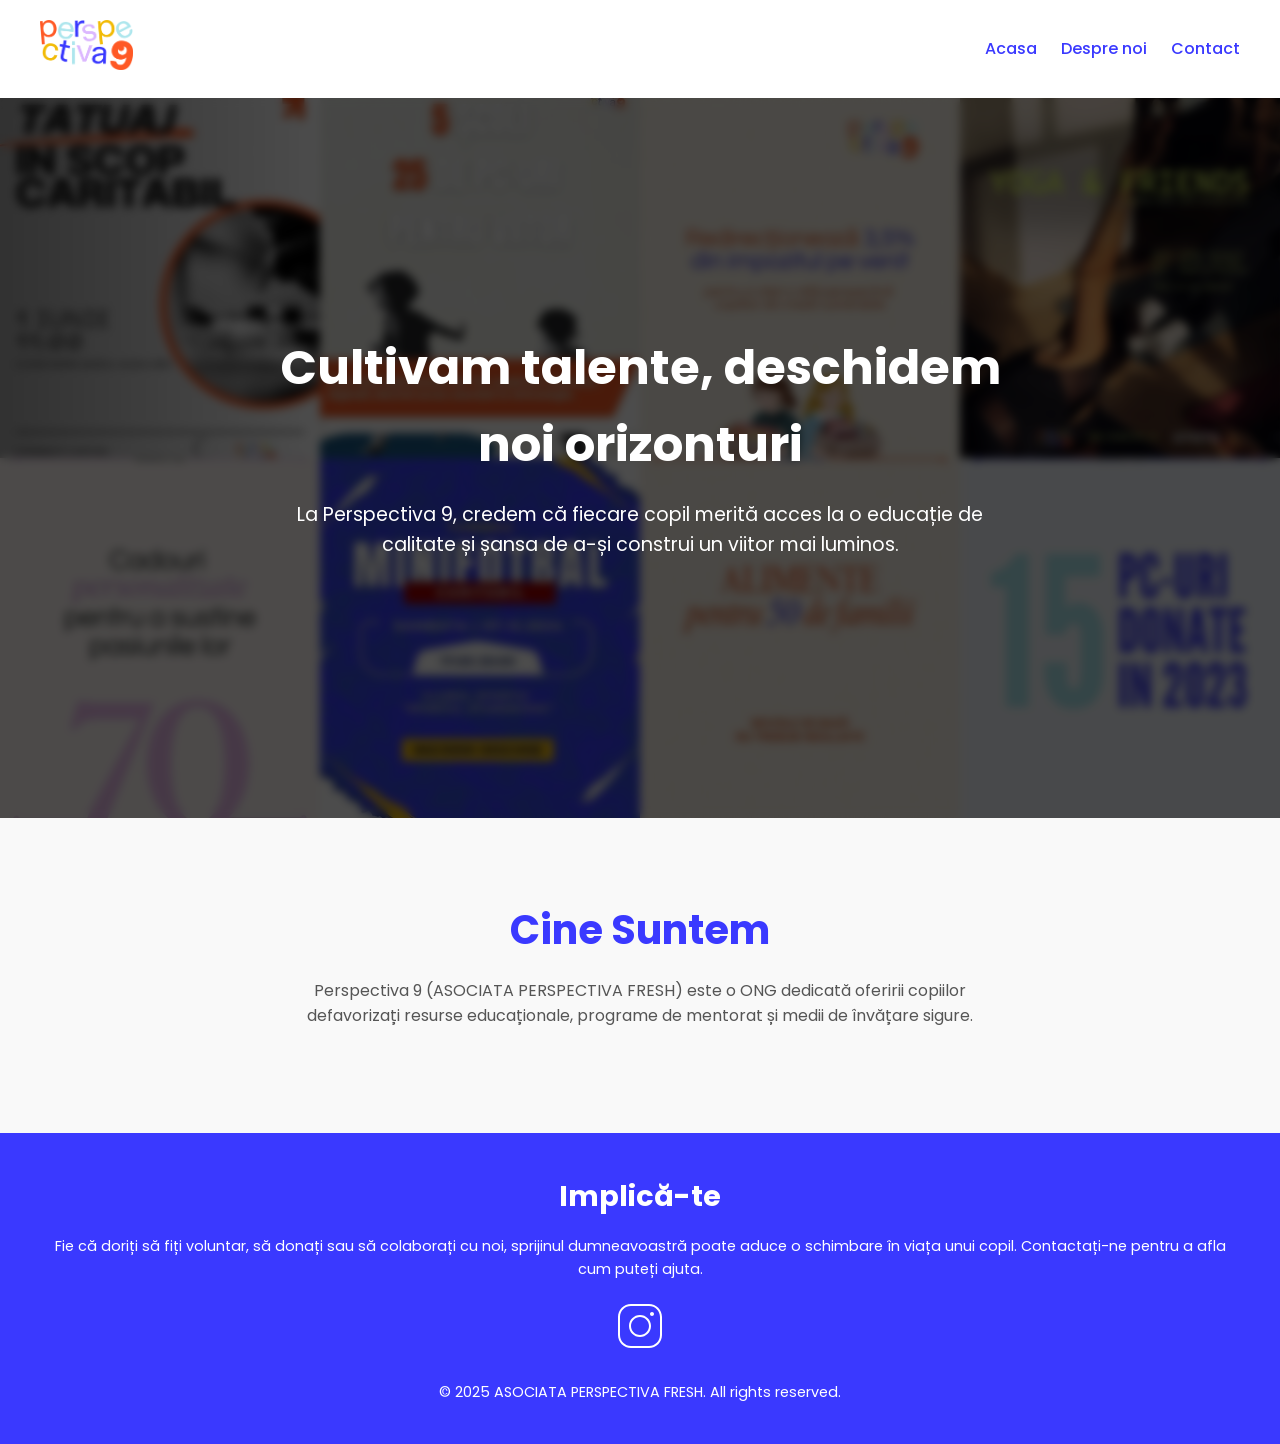
==== index.html @ 6d18da0d "feat: temp lp created" ====
<!DOCTYPE html>
<html lang="en">

<head>
    <meta charset="UTF-8" />
    <meta name="viewport" content="width=device-width, initial-scale=1.0" />
    <title>Perspectiva 9 - ASOCIATA PERSPECTIVA FRESH</title>

    <!-- Link to external CSS -->
    <link rel="stylesheet" href="styles.css" />
</head>

<body>
    <!-- ===== HEADER ===== -->
    <header>
        <div class="logo">
            <!-- Replace src with the path to your horizontal logo -->
            <a href="#hero">
                <img src="images/horizontal-logo.png" alt="Perspectiva 9 Logo" />
            </a>
        </div>
        <nav>
            <ul>
                <li><a href="#hero">Acasa</a></li>
                <li><a href="#about">Despre noi</a></li>
                <li><a href="#contact">Contact</a></li>
            </ul>
        </nav>
    </header>

    <!-- ===== HERO SECTION ===== -->
    <section class="hero" id="hero">
        <div class="hero-content">
            <h1>Cultivam talente, deschidem noi orizonturi</h1>
            <p>
                La Perspectiva 9, credem că fiecare copil merită acces la o educație de calitate și șansa de a-și
                construi un viitor mai luminos.
            </p>
            <!-- <button class="btn-primary">Alătură-te Misiunii Noastre</button> -->
        </div>
    </section>

    <!-- ===== ABOUT SECTION ===== -->
    <section class="about" id="about">
        <h2>Cine Suntem</h2>
        <p>
            Perspectiva 9 (ASOCIATA PERSPECTIVA FRESH) este o ONG dedicată oferirii copiilor defavorizați resurse educaționale, programe de mentorat
            și medii de învățare sigure.
        </p>
        <!-- <button class="btn-secondary">Află Mai Multe Despre Noi</button> -->
    </section>

    <!-- ===== FOOTER ===== -->
    <footer id="contact">
        <h2>Implică-te</h2>
        <p>
            Fie că doriți să fiți voluntar, să donați sau să colaborați cu noi, sprijinul dumneavoastră poate aduce o
            schimbare în viața unui copil.
            Contactați-ne pentru a afla cum puteți ajuta.
        </p>
        <div class="social-links">
            <!-- <a href="#" aria-label="Facebook"><img src="images/icon-facebook.svg" alt="Facebook" /></a> -->
            <a href="https://www.instagram.com/prspctv9/" aria-label="Instagram"><img src="images/icon-instagram.svg" alt="Instagram" /></a>
            <!-- <a href="#" aria-label="Twitter"><img src="images/icon-twitter.svg" alt="Twitter" /></a> -->
        </div>
        <p>© 2025 ASOCIATA PERSPECTIVA FRESH. All rights reserved.</p>
    </footer>
</body>

</html>
---- styles.css ----
/* ----------------------------
   Brand Colors & Typography :contentReference[oaicite:0]{index=0}
   - Primary Orange:  #FF5925
   - Light Blue:      #ADE6ED
   - Deep Blue:       #3A39FF
   - Lavender:        #DCB8FF
   - Mustard Yellow:  #F2BB06
   Typography:
   - Headings: Poppins Bold (700)
   - Accents:  Poppins Medium (500)
   - Paragraph: Poppins Regular (400)
---------------------------- */

@import url('https://fonts.googleapis.com/css2?family=Poppins:wght@400;500;700&display=swap');

:root {
  --color-primary: #FF5925;
  --color-lightblue: #ADE6ED;
  --color-deepblue: #3A39FF;
  --color-lavender: #DCB8FF;
  --color-yellow: #F2BB06;
  --font-heading: 'Poppins', sans-serif;
}

* {
  margin: 0;
  padding: 0;
  box-sizing: border-box;
}

body {
  font-family: 'Poppins', sans-serif;
  line-height: 1.6;
  color: #333;
}

a {
  text-decoration: none;
  color: inherit;
}

/* -----------------------------------
   HEADER (updated for multicolor logo)
----------------------------------- */
header {
    background-color: #ffffff; /* White background to let the logo’s colors pop */
    padding: 20px 40px;
    display: flex;
    align-items: center;
    justify-content: space-between;

    /* Optional: a subtle shadow to separate header from page */
    box-shadow: 0 2px 4px rgba(0, 0, 0, 0.1);
  }

  header .logo img {
    height: 50px; /* adjust as needed */
  }

  nav ul {
    list-style: none;
    display: flex;
    gap: 24px;
  }

  /* Make links deep blue so they show up on white */
  nav ul li a {
    font-weight: 500; /* Poppins Medium */
    color: var(--color-deepblue);
    transition: color 0.2s ease;
  }

  nav ul li a:hover {
    color: var(--color-primary);
  }


  .hero {
    position: relative;        /* allow ::before to position absolutely */
    background-image: url('images/collage_hero_2.jpg'); /* your new collage */
    background-size: cover;
    background-position: center;
    width: 100%;
    /* You can keep your previous height rules: */
    height: 80vh;              /* for example */
    min-height: 500px;
    display: flex;
    align-items: center;
    justify-content: center;
    text-align: center;
    color: white;              /* ensures text is white on top of overlay */
    overflow: hidden;          /* ensure overlay stays within bounds */
  }
  
  /* Overlay + backdrop‐blur */
  .hero::before {
    content: '';
    position: absolute;
    top: 0;
    left: 0;
    width: 100%;
    height: 100%;
  
    /* A semi‐transparent dark layer */
    background-color: rgba(0, 0, 0, 0.7);
  
    /* backdrop-filter blurs whatever is behind this pseudo‐element */
    backdrop-filter: blur(5px);
    -webkit-backdrop-filter: blur(5px); /* Safari support */
    
    /* Ensure the overlay is behind the text but above the raw image */
    z-index: 1;
  }
  
  /* Keep your hero content above the overlay */
  .hero-content {
    position: relative;
    z-index: 2;
    max-width: 800px;
    padding: 0 20px;
  }
  
  .hero-content h1 {
    font-size: 3rem;
    font-weight: 700; /* Poppins Bold */
    margin-bottom: 16px;
  }
  
  .hero-content p {
    font-size: 1.2rem;
    font-weight: 400; /* Poppins Regular */
    margin-bottom: 24px;
  }
  
  /* Button remains the same */
  .btn-primary {
    background-color: var(--color-primary);
    color: white;
    padding: 12px 32px;
    border: none;
    border-radius: 4px;
    font-size: 1rem;
    font-weight: 500; /* Poppins Medium */
    cursor: pointer;
    transition: background-color 0.2s ease;
  }
  
  .btn-primary:hover {
    background-color: var(--color-deepblue);
  }

/* ------- ABOUT SECTION ------- */
.about {
  padding: 80px 40px;
  display: flex;
  flex-direction: column;
  align-items: center;
  background-color: #f9f9f9;
}

.about h2 {
  font-size: 2.5rem;
  font-weight: 700; /* Poppins Bold */
  color: var(--color-deepblue);
  margin-bottom: 16px;
  text-align: center;
}

.about p {
  max-width: 700px;
  font-size: 1rem;
  font-weight: 400; /* Poppins Regular */
  color: #555;
  text-align: center;
  margin-bottom: 24px;
}

.about .btn-secondary {
  background-color: var(--color-yellow);
  color: #333;
  padding: 10px 28px;
  border: none;
  border-radius: 4px;
  font-size: 1rem;
  font-weight: 500; /* Poppins Medium */
  cursor: pointer;
  transition: background-color 0.2s ease;
}

.about .btn-secondary:hover {
  background-color: var(--color-primary);
  color: white;
}

/* ------- FOOTER ------- */
footer {
  background-color: var(--color-deepblue);
  color: white;
  padding: 40px;
  text-align: center;
}

footer h2 {
  font-weight: 700;
  font-size: 1.8rem;
  margin-bottom: 16px;
}

footer p {
  font-size: 0.9rem;
  margin-top: 16px;
}

footer .social-links {
  margin: 20px 0;
}

footer .social-links a {
  margin: 0 12px;
  font-size: 1.2rem;
  display: inline-block;
  color: white;
  transition: color 0.2s ease;
}

footer .social-links a:hover {
  color: var(--color-yellow);
}

/* ------- RESPONSIVE TWEAKS ------- */
@media (max-width: 768px) {
  .hero-content h1 {
    font-size: 2.5rem;
  }

  .hero-content p {
    font-size: 1rem;
  }

  .about h2 {
    font-size: 2rem;
  }

  footer h2 {
    font-size: 1.5rem;
  }
}
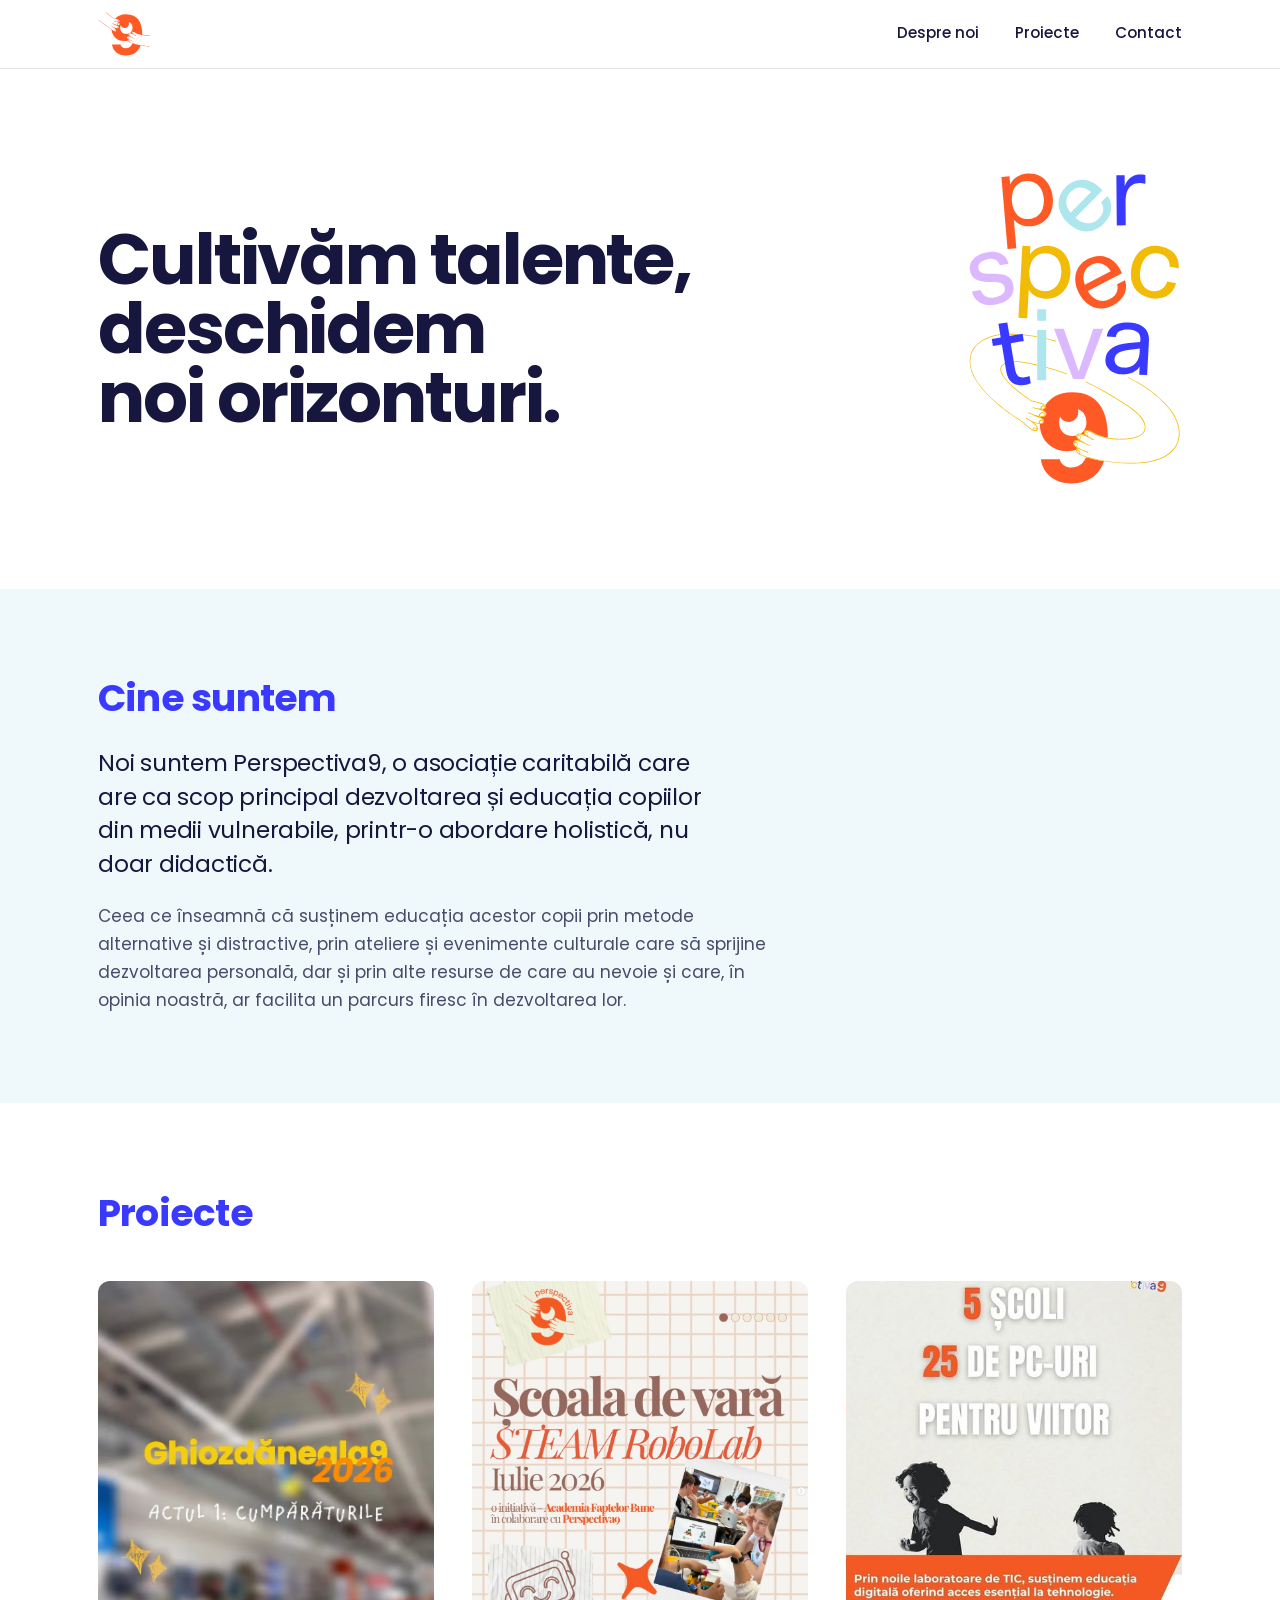
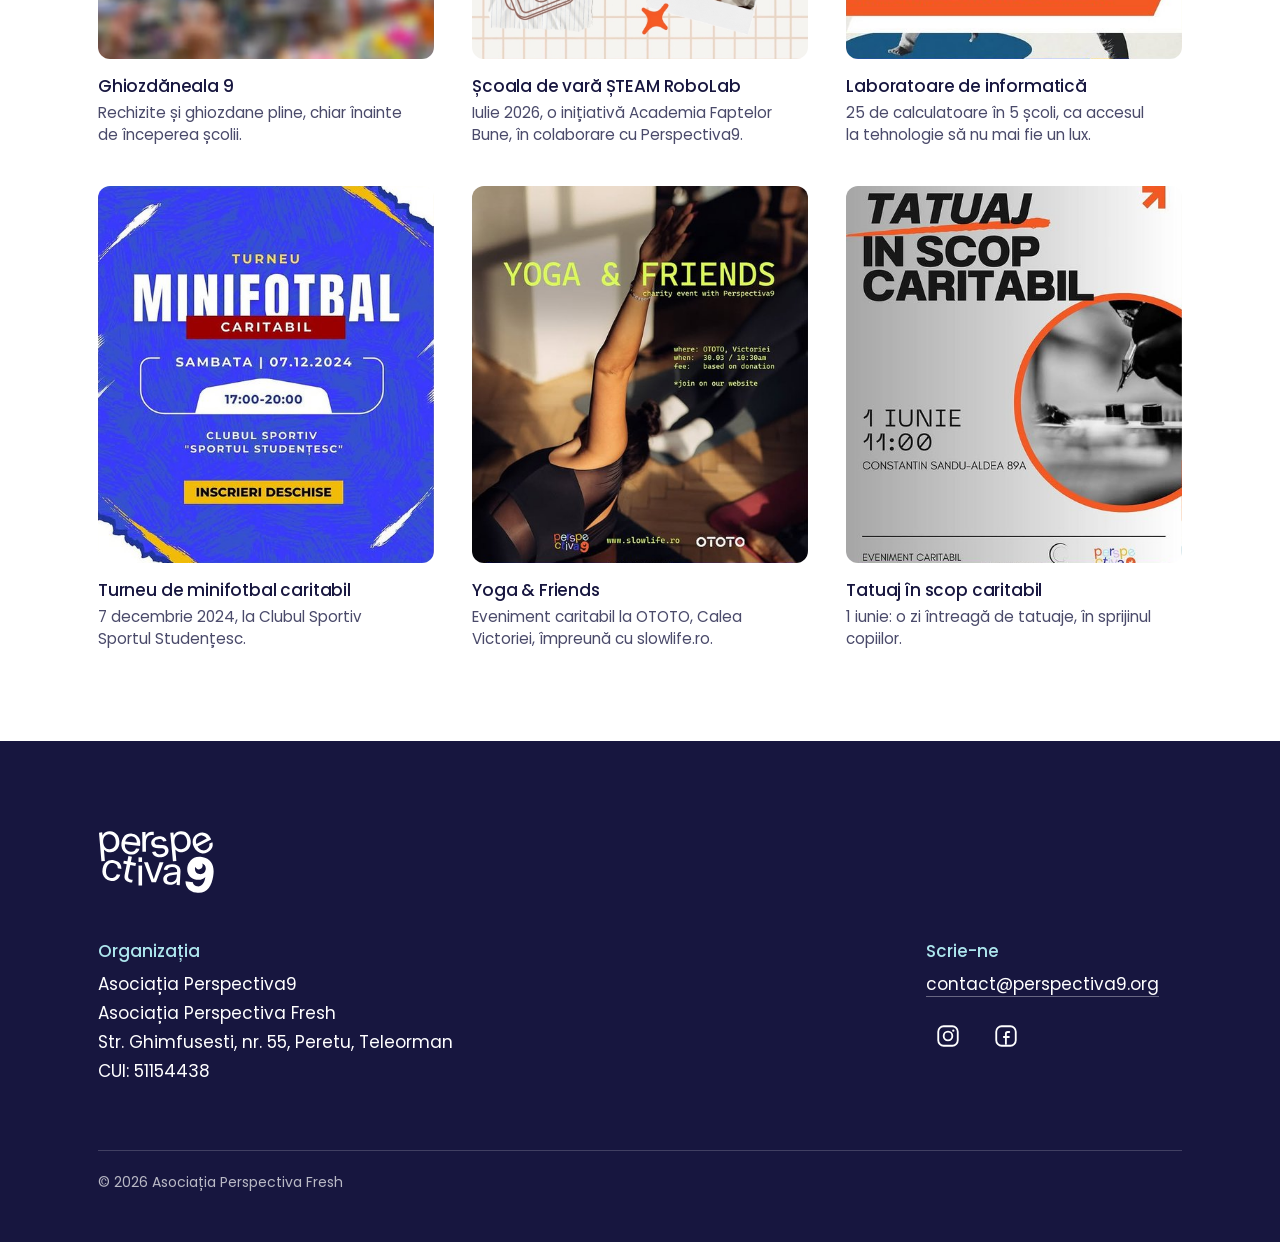
==== commit ced9585a: "feat: new temp lp added" ====
--- a/index.html
+++ b/index.html
@@ -1,70 +1,168 @@
 <!DOCTYPE html>
-<html lang="en">
+<html lang="ro">
 
 <head>
     <meta charset="UTF-8" />
     <meta name="viewport" content="width=device-width, initial-scale=1.0" />
-    <title>Perspectiva 9 - ASOCIATA PERSPECTIVA FRESH</title>
+    <title>Perspectiva 9 — Cultivăm talente, deschidem noi orizonturi</title>
+    <meta name="description"
+        content="Perspectiva 9 este o asociație caritabilă dedicată dezvoltării și educației copiilor din medii vulnerabile, printr-o abordare holistică: ateliere, evenimente culturale și resurse." />
 
-    <!-- Link to external CSS -->
+    <meta property="og:type" content="website" />
+    <meta property="og:url" content="https://perspectiva9.org/" />
+    <meta property="og:locale" content="ro_RO" />
+    <meta property="og:site_name" content="Perspectiva 9" />
+    <meta property="og:title" content="Perspectiva 9 — Cultivăm talente, deschidem noi orizonturi" />
+    <meta property="og:description"
+        content="Asociație caritabilă dedicată dezvoltării și educației copiilor din medii vulnerabile, printr-o abordare holistică, nu doar didactică." />
+    <meta property="og:image" content="https://perspectiva9.org/images/collage_hero_2.jpg" />
+    <meta property="og:image:width" content="1920" />
+    <meta property="og:image:height" content="1080" />
+    <meta name="twitter:card" content="summary_large_image" />
+
+    <link rel="icon" href="images/logo-icon-color.svg" type="image/svg+xml" />
+
+    <link rel="preconnect" href="https://fonts.googleapis.com" />
+    <link rel="preconnect" href="https://fonts.gstatic.com" crossorigin />
+    <link href="https://fonts.googleapis.com/css2?family=Poppins:wght@400;500;700&display=swap" rel="stylesheet" />
+
     <link rel="stylesheet" href="styles.css" />
 </head>
 
 <body>
-    <!-- ===== HEADER ===== -->
-    <header>
-        <div class="logo">
-            <!-- Replace src with the path to your horizontal logo -->
-            <a href="#hero">
-                <img src="images/horizontal-logo.png" alt="Perspectiva 9 Logo" />
+    <a class="skip-link" href="#continut">Sari la conținut</a>
+
+    <header class="site-header">
+        <div class="shell site-header__inner">
+            <a class="site-header__logo" href="#top">
+                <img src="images/logo-icon-color.svg" alt="Perspectiva 9" />
             </a>
+            <nav class="site-nav" aria-label="Navigare principală">
+                <a href="#despre">Despre noi</a>
+                <a href="#proiecte">Proiecte</a>
+                <a href="#contact">Contact</a>
+            </nav>
         </div>
-        <nav>
-            <ul>
-                <li><a href="#hero">Acasa</a></li>
-                <li><a href="#about">Despre noi</a></li>
-                <li><a href="#contact">Contact</a></li>
-            </ul>
-        </nav>
     </header>
 
-    <!-- ===== HERO SECTION ===== -->
-    <section class="hero" id="hero">
-        <div class="hero-content">
-            <h1>Cultivam talente, deschidem noi orizonturi</h1>
-            <p>
-                La Perspectiva 9, credem că fiecare copil merită acces la o educație de calitate și șansa de a-și
-                construi un viitor mai luminos.
-            </p>
-            <!-- <button class="btn-primary">Alătură-te Misiunii Noastre</button> -->
+    <main id="continut">
+        <section class="hero" id="top">
+            <div class="shell hero__inner">
+                <h1>Cultivăm talente, deschidem noi orizonturi.</h1>
+                <img class="hero__mark" src="images/logo-stacked-color.svg" alt="" aria-hidden="true" />
+            </div>
+        </section>
+
+        <section class="about" id="despre">
+            <div class="shell">
+                <h2>Cine suntem</h2>
+                <div class="about__body">
+                    <p class="about__lead">Noi suntem Perspectiva9, o asociație caritabilă care are ca scop principal
+                        dezvoltarea și educația copiilor din medii vulnerabile, printr-o abordare holistică, nu doar
+                        didactică.</p>
+                    <p>Ceea ce înseamnă că susținem educația acestor copii prin metode alternative și distractive,
+                        prin ateliere și evenimente culturale care să sprijine dezvoltarea personală, dar și prin alte
+                        resurse de care au nevoie și care, în opinia noastră, ar facilita un parcurs firesc în
+                        dezvoltarea lor.</p>
+                </div>
+            </div>
+        </section>
+
+        <section class="work" id="proiecte">
+            <div class="shell">
+                <h2>Proiecte</h2>
+                <ul class="work__grid">
+                    <li class="work__item">
+                        <div class="work__visual work__visual--ghiozdan" role="img"
+                            aria-label="Ghiozdăneala 9, ediția 2026"></div>
+                        <h3>Ghiozdăneala 9</h3>
+                        <p>Rechizite și ghiozdane pline, chiar înainte de începerea școlii.</p>
+                    </li>
+                    <li class="work__item">
+                        <div class="work__visual work__visual--robolab" role="img"
+                            aria-label="Școala de vară ȘTEAM RoboLab, iulie 2026"></div>
+                        <h3>Școala de vară ȘTEAM RoboLab</h3>
+                        <p>Iulie 2026, o inițiativă Academia Faptelor Bune, în colaborare cu Perspectiva9.</p>
+                    </li>
+                    <li class="work__item">
+                        <div class="work__visual work__visual--labs" role="img"
+                            aria-label="Afiș: 5 școli, 25 de PC-uri pentru viitor"></div>
+                        <h3>Laboratoare de informatică</h3>
+                        <p>25 de calculatoare în 5 școli, ca accesul la tehnologie să nu mai fie un lux.</p>
+                    </li>
+                    <li class="work__item">
+                        <div class="work__visual work__visual--fotbal" role="img"
+                            aria-label="Afiș: Turneu de minifotbal caritabil"></div>
+                        <h3>Turneu de minifotbal caritabil</h3>
+                        <p>7 decembrie 2024, la Clubul Sportiv Sportul Studențesc.</p>
+                    </li>
+                    <li class="work__item">
+                        <div class="work__visual work__visual--yoga" role="img"
+                            aria-label="Afiș: Yoga &amp; Friends, eveniment caritabil"></div>
+                        <h3>Yoga &amp; Friends</h3>
+                        <p>Eveniment caritabil la OTOTO, Calea Victoriei, împreună cu slowlife.ro.</p>
+                    </li>
+                    <li class="work__item">
+                        <div class="work__visual work__visual--tatuaj" role="img"
+                            aria-label="Afiș: Tatuaj în scop caritabil"></div>
+                        <h3>Tatuaj în scop caritabil</h3>
+                        <p>1 iunie: o zi întreagă de tatuaje, în sprijinul copiilor.</p>
+                    </li>
+                </ul>
+            </div>
+        </section>
+    </main>
+
+    <footer class="site-footer" id="contact">
+        <div class="shell">
+            <img class="site-footer__logo" src="images/logo-horizontal-white.svg" alt="Perspectiva 9" />
+
+            <div class="site-footer__cols">
+                <div class="site-footer__col">
+                    <h2>Organizația</h2>
+                    <address>
+                        Asociația Perspectiva9<br />
+                        Asociația Perspectiva Fresh<br />
+                        Str. Ghimfusesti, nr. 55, Peretu, Teleorman<br />
+                        CUI: 51154438
+                    </address>
+                </div>
+
+                <div class="site-footer__col">
+                    <h2>Scrie-ne</h2>
+                    <p><a href="mailto:contact@perspectiva9.org">contact@perspectiva9.org</a></p>
+                    <ul class="social">
+                        <li>
+                            <a class="social__link" href="https://www.instagram.com/prspctv9/" rel="noopener"
+                                aria-label="Perspectiva 9 pe Instagram">
+                                <svg viewBox="0 0 24 24" fill="none" stroke="currentColor" stroke-width="1.7"
+                                    stroke-linecap="round" stroke-linejoin="round" aria-hidden="true"
+                                    focusable="false">
+                                    <rect x="3" y="3" width="18" height="18" rx="5" />
+                                    <circle cx="12" cy="12" r="4" />
+                                    <circle cx="16.9" cy="7.1" r="1.05" fill="currentColor" stroke="none" />
+                                </svg>
+                            </a>
+                        </li>
+                        <li>
+                            <a class="social__link" href="https://www.facebook.com/prspctv9" rel="noopener"
+                                aria-label="Perspectiva 9 pe Facebook">
+                                <svg viewBox="0 0 24 24" fill="none" stroke="currentColor" stroke-width="1.7"
+                                    stroke-linecap="round" stroke-linejoin="round" aria-hidden="true"
+                                    focusable="false">
+                                    <rect x="3" y="3" width="18" height="18" rx="5" />
+                                    <path d="M15 8.3h-1.5a1.6 1.6 0 0 0-1.6 1.6v9.4" />
+                                    <path d="M10 12.9h4.7" />
+                                </svg>
+                            </a>
+                        </li>
+                    </ul>
+                </div>
+            </div>
+
+            <p class="site-footer__legal">© 2026 Asociația Perspectiva Fresh</p>
         </div>
-    </section>
-
-    <!-- ===== ABOUT SECTION ===== -->
-    <section class="about" id="about">
-        <h2>Cine Suntem</h2>
-        <p>
-            Perspectiva 9 (ASOCIATA PERSPECTIVA FRESH) este o ONG dedicată oferirii copiilor defavorizați resurse educaționale, programe de mentorat
-            și medii de învățare sigure.
-        </p>
-        <!-- <button class="btn-secondary">Află Mai Multe Despre Noi</button> -->
-    </section>
-
-    <!-- ===== FOOTER ===== -->
-    <footer id="contact">
-        <h2>Implică-te</h2>
-        <p>
-            Fie că doriți să fiți voluntar, să donați sau să colaborați cu noi, sprijinul dumneavoastră poate aduce o
-            schimbare în viața unui copil.
-            Contactați-ne pentru a afla cum puteți ajuta.
-        </p>
-        <div class="social-links">
-            <!-- <a href="#" aria-label="Facebook"><img src="images/icon-facebook.svg" alt="Facebook" /></a> -->
-            <a href="https://www.instagram.com/prspctv9/" aria-label="Instagram"><img src="images/icon-instagram.svg" alt="Instagram" /></a>
-            <!-- <a href="#" aria-label="Twitter"><img src="images/icon-twitter.svg" alt="Twitter" /></a> -->
-        </div>
-        <p>© 2025 ASOCIATA PERSPECTIVA FRESH. All rights reserved.</p>
     </footer>
 </body>
 
-</html>+</html>
--- a/styles.css
+++ b/styles.css
@@ -1,247 +1,383 @@
-/* ----------------------------
-   Brand Colors & Typography :contentReference[oaicite:0]{index=0}
-   - Primary Orange:  #FF5925
-   - Light Blue:      #ADE6ED
-   - Deep Blue:       #3A39FF
-   - Lavender:        #DCB8FF
-   - Mustard Yellow:  #F2BB06
-   Typography:
-   - Headings: Poppins Bold (700)
-   - Accents:  Poppins Medium (500)
-   - Paragraph: Poppins Regular (400)
----------------------------- */
-
-@import url('https://fonts.googleapis.com/css2?family=Poppins:wght@400;500;700&display=swap');
+/* ----------------------------------------------------------------
+   Perspectiva 9 — landing page
+   Brand: Poppins (700 titluri / 500 accente / 400 text)
+   Paletă: portocaliu FF5925, albastru 3A39FF, bleu ADE6ED,
+           lila DCB8FF, galben F2BB06
+---------------------------------------------------------------- */
 
 :root {
-  --color-primary: #FF5925;
-  --color-lightblue: #ADE6ED;
-  --color-deepblue: #3A39FF;
-  --color-lavender: #DCB8FF;
-  --color-yellow: #F2BB06;
-  --font-heading: 'Poppins', sans-serif;
-}
-
-* {
+  --orange: #ff5925;
+  --blue: #3a39ff;
+  --cyan: #ade6ed;
+  --lavender: #dcb8ff;
+  --yellow: #f2bb06;
+
+  --ink: #17163f;
+  --ink-soft: #4a4a6a;
+  --paper: #ffffff;
+  --paper-cool: #eff9fb;
+  --hairline: rgba(23, 22, 63, 0.12);
+
+  --gutter: clamp(1.25rem, 4vw, 3rem);
+  --section-space: clamp(3.5rem, 7vw, 6rem);
+  --container: 1180px;
+  --measure: 62ch;
+}
+
+.shell {
+  max-width: var(--container);
+  margin-inline: auto;
+  padding-inline: var(--gutter);
+}
+
+*,
+*::before,
+*::after {
+  box-sizing: border-box;
+}
+
+body {
   margin: 0;
+  background: var(--paper);
+  color: var(--ink);
+  font-family: "Poppins", system-ui, sans-serif;
+  font-weight: 400;
+  font-size: 1.0625rem;
+  line-height: 1.65;
+  -webkit-font-smoothing: antialiased;
+}
+
+h1,
+h2,
+h3 {
+  font-weight: 700;
+  margin: 0;
+  letter-spacing: -0.02em;
+  line-height: 1.08;
+  text-wrap: balance;
+}
+
+p {
+  margin: 0;
+}
+
+img {
+  display: block;
+  max-width: 100%;
+}
+
+a {
+  color: inherit;
+}
+
+.skip-link {
+  position: absolute;
+  left: -9999px;
+  top: 0;
+  z-index: 10;
+  background: var(--ink);
+  color: var(--paper);
+  padding: 0.75rem 1rem;
+  border-radius: 0 0 8px 0;
+}
+
+.skip-link:focus {
+  left: 0;
+}
+
+:focus-visible {
+  outline: 3px solid var(--orange);
+  outline-offset: 3px;
+}
+
+/* ---------- header ---------- */
+
+.site-header {
+  position: sticky;
+  top: 0;
+  z-index: 5;
+  padding-block: 0.75rem;
+  background: var(--paper);
+  border-bottom: 1px solid var(--hairline);
+}
+
+.site-header__inner {
+  display: flex;
+  align-items: center;
+  justify-content: space-between;
+  gap: 1rem;
+}
+
+.site-header__logo img {
+  height: 44px;
+  width: auto;
+}
+
+.site-nav {
+  display: flex;
+  gap: clamp(1rem, 3vw, 2.25rem);
+  font-weight: 500;
+  font-size: 0.95rem;
+}
+
+.site-nav a {
+  text-decoration: none;
+  padding-block: 0.25rem;
+  border-bottom: 2px solid transparent;
+  transition: color 160ms ease, border-color 160ms ease;
+}
+
+.site-nav a:hover {
+  color: var(--blue);
+  border-bottom-color: var(--blue);
+}
+
+/* ---------- hero ---------- */
+
+.hero {
+  padding-block: clamp(3.5rem, 8vw, 6.5rem);
+}
+
+.hero__inner {
+  display: grid;
+  grid-template-columns: minmax(0, 1fr) auto;
+  align-items: center;
+  gap: clamp(2rem, 6vw, 5rem);
+}
+
+.hero h1 {
+  font-size: clamp(2.4rem, 6.2vw, 4.4rem);
+  line-height: 0.98;
+  letter-spacing: -0.03em;
+  max-width: 18ch;
+}
+
+.hero__mark {
+  width: clamp(140px, 18vw, 215px);
+}
+
+/* ---------- despre ---------- */
+
+.about {
+  padding-block: var(--section-space);
+  background: var(--paper-cool);
+}
+
+.about h2 {
+  font-size: clamp(1.6rem, 3.4vw, 2.35rem);
+  color: var(--blue);
+}
+
+.about__body {
+  margin-top: 1.75rem;
+  max-width: var(--measure);
+  display: grid;
+  gap: 1.25rem;
+}
+
+.about__lead {
+  font-size: clamp(1.15rem, 1.9vw, 1.45rem);
+  line-height: 1.45;
+  letter-spacing: -0.01em;
+  max-width: 44ch;
+}
+
+.about__body p + p {
+  color: var(--ink-soft);
+}
+
+/* ---------- proiecte ---------- */
+
+.work {
+  padding-block: var(--section-space);
+}
+
+.work h2 {
+  font-size: clamp(1.6rem, 3.4vw, 2.35rem);
+  color: var(--blue);
+}
+
+.work__grid {
+  list-style: none;
+  margin: clamp(2rem, 4vw, 3rem) 0 0;
   padding: 0;
-  box-sizing: border-box;
-}
-
-body {
-  font-family: 'Poppins', sans-serif;
-  line-height: 1.6;
-  color: #333;
-}
-
-a {
+  display: grid;
+  grid-template-columns: repeat(3, 1fr);
+  gap: clamp(1.5rem, 3vw, 2.5rem);
+}
+
+.work__item h3 {
+  margin-top: 1.1rem;
+  font-size: 1.0625rem;
+  font-weight: 500;
+  letter-spacing: -0.01em;
+}
+
+.work__item p {
+  margin-top: 0.4rem;
+  font-size: 0.95rem;
+  line-height: 1.5;
+  color: var(--ink-soft);
+  max-width: 34ch;
+}
+
+.work__visual {
+  aspect-ratio: 480 / 540;
+  border-radius: 12px;
+  overflow: hidden;
+  background-image: url("images/collage_hero_2.jpg");
+  background-size: 400% 200%;
+  background-repeat: no-repeat;
+}
+
+.work__visual--labs {
+  background-position: 33.3333% 0%;
+}
+
+.work__visual--yoga {
+  background-position: 100% 0%;
+}
+
+.work__visual--fotbal {
+  background-position: 33.3333% 100%;
+}
+
+.work__visual--tatuaj {
+  background-position: 0% 0%;
+}
+
+.work__visual--ghiozdan {
+  background-image: url("images/ghiozdaneala1.jpg");
+  background-size: cover;
+  background-position: center;
+}
+
+.work__visual--robolab {
+  background-image: url("images/robolab1.jpg");
+  background-size: cover;
+  background-position: center top;
+}
+
+/* ---------- footer ---------- */
+
+.site-footer {
+  padding-block: var(--section-space) clamp(2rem, 4vw, 3rem);
+  background: var(--ink);
+  color: var(--paper);
+}
+
+.site-footer__logo {
+  height: 64px;
+  width: auto;
+}
+
+.site-footer__cols {
+  margin-top: clamp(2rem, 4vw, 3rem);
+  display: grid;
+  grid-template-columns: minmax(0, 24rem) minmax(0, 16rem);
+  justify-content: space-between;
+  gap: clamp(1.75rem, 4vw, 3.5rem);
+}
+
+.site-footer h2 {
+  font-size: 1.0625rem;
+  font-weight: 500;
+  letter-spacing: 0;
+  color: var(--cyan);
+}
+
+.site-footer__col p {
+  margin-top: 0.6rem;
+}
+
+.site-footer__col a {
   text-decoration: none;
-  color: inherit;
-}
-
-/* -----------------------------------
-   HEADER (updated for multicolor logo)
------------------------------------ */
-header {
-    background-color: #ffffff; /* White background to let the logo’s colors pop */
-    padding: 20px 40px;
-    display: flex;
-    align-items: center;
-    justify-content: space-between;
-
-    /* Optional: a subtle shadow to separate header from page */
-    box-shadow: 0 2px 4px rgba(0, 0, 0, 0.1);
-  }
-
-  header .logo img {
-    height: 50px; /* adjust as needed */
-  }
-
-  nav ul {
-    list-style: none;
-    display: flex;
-    gap: 24px;
-  }
-
-  /* Make links deep blue so they show up on white */
-  nav ul li a {
-    font-weight: 500; /* Poppins Medium */
-    color: var(--color-deepblue);
-    transition: color 0.2s ease;
-  }
-
-  nav ul li a:hover {
-    color: var(--color-primary);
-  }
-
-
-  .hero {
-    position: relative;        /* allow ::before to position absolutely */
-    background-image: url('images/collage_hero_2.jpg'); /* your new collage */
-    background-size: cover;
-    background-position: center;
-    width: 100%;
-    /* You can keep your previous height rules: */
-    height: 80vh;              /* for example */
-    min-height: 500px;
-    display: flex;
-    align-items: center;
-    justify-content: center;
-    text-align: center;
-    color: white;              /* ensures text is white on top of overlay */
-    overflow: hidden;          /* ensure overlay stays within bounds */
-  }
-  
-  /* Overlay + backdrop‐blur */
-  .hero::before {
-    content: '';
-    position: absolute;
-    top: 0;
-    left: 0;
-    width: 100%;
-    height: 100%;
-  
-    /* A semi‐transparent dark layer */
-    background-color: rgba(0, 0, 0, 0.7);
-  
-    /* backdrop-filter blurs whatever is behind this pseudo‐element */
-    backdrop-filter: blur(5px);
-    -webkit-backdrop-filter: blur(5px); /* Safari support */
-    
-    /* Ensure the overlay is behind the text but above the raw image */
-    z-index: 1;
-  }
-  
-  /* Keep your hero content above the overlay */
-  .hero-content {
-    position: relative;
-    z-index: 2;
-    max-width: 800px;
-    padding: 0 20px;
-  }
-  
-  .hero-content h1 {
-    font-size: 3rem;
-    font-weight: 700; /* Poppins Bold */
-    margin-bottom: 16px;
-  }
-  
-  .hero-content p {
-    font-size: 1.2rem;
-    font-weight: 400; /* Poppins Regular */
-    margin-bottom: 24px;
-  }
-  
-  /* Button remains the same */
-  .btn-primary {
-    background-color: var(--color-primary);
-    color: white;
-    padding: 12px 32px;
-    border: none;
-    border-radius: 4px;
-    font-size: 1rem;
-    font-weight: 500; /* Poppins Medium */
-    cursor: pointer;
-    transition: background-color 0.2s ease;
-  }
-  
-  .btn-primary:hover {
-    background-color: var(--color-deepblue);
-  }
-
-/* ------- ABOUT SECTION ------- */
-.about {
-  padding: 80px 40px;
+  border-bottom: 1px solid rgba(255, 255, 255, 0.35);
+  transition: border-color 160ms ease;
+}
+
+.site-footer__col a:hover {
+  border-bottom-color: var(--cyan);
+}
+
+.social {
+  list-style: none;
+  margin: 1rem 0 0;
+  padding: 0;
   display: flex;
-  flex-direction: column;
-  align-items: center;
-  background-color: #f9f9f9;
-}
-
-.about h2 {
-  font-size: 2.5rem;
-  font-weight: 700; /* Poppins Bold */
-  color: var(--color-deepblue);
-  margin-bottom: 16px;
-  text-align: center;
-}
-
-.about p {
-  max-width: 700px;
-  font-size: 1rem;
-  font-weight: 400; /* Poppins Regular */
-  color: #555;
-  text-align: center;
-  margin-bottom: 24px;
-}
-
-.about .btn-secondary {
-  background-color: var(--color-yellow);
-  color: #333;
-  padding: 10px 28px;
-  border: none;
-  border-radius: 4px;
-  font-size: 1rem;
-  font-weight: 500; /* Poppins Medium */
-  cursor: pointer;
-  transition: background-color 0.2s ease;
-}
-
-.about .btn-secondary:hover {
-  background-color: var(--color-primary);
-  color: white;
-}
-
-/* ------- FOOTER ------- */
-footer {
-  background-color: var(--color-deepblue);
-  color: white;
-  padding: 40px;
-  text-align: center;
-}
-
-footer h2 {
-  font-weight: 700;
-  font-size: 1.8rem;
-  margin-bottom: 16px;
-}
-
-footer p {
-  font-size: 0.9rem;
-  margin-top: 16px;
-}
-
-footer .social-links {
-  margin: 20px 0;
-}
-
-footer .social-links a {
-  margin: 0 12px;
-  font-size: 1.2rem;
-  display: inline-block;
-  color: white;
-  transition: color 0.2s ease;
-}
-
-footer .social-links a:hover {
-  color: var(--color-yellow);
-}
-
-/* ------- RESPONSIVE TWEAKS ------- */
-@media (max-width: 768px) {
-  .hero-content h1 {
-    font-size: 2.5rem;
-  }
-
-  .hero-content p {
-    font-size: 1rem;
-  }
-
-  .about h2 {
-    font-size: 2rem;
-  }
-
-  footer h2 {
-    font-size: 1.5rem;
-  }
-}
+  gap: 0.85rem;
+}
+
+.site-footer__col .social__link {
+  display: grid;
+  place-items: center;
+  width: 44px;
+  height: 44px;
+  border-bottom: 0;
+  color: var(--paper);
+  transition: color 160ms ease;
+}
+
+.site-footer__col .social__link:hover {
+  color: var(--cyan);
+}
+
+.social__link svg {
+  width: 26px;
+  height: 26px;
+}
+
+.site-footer address {
+  margin-top: 0.6rem;
+  font-style: normal;
+  line-height: 1.7;
+}
+
+.site-footer__legal {
+  margin-top: clamp(2.5rem, 5vw, 4rem);
+  padding-top: 1.25rem;
+  border-top: 1px solid rgba(255, 255, 255, 0.18);
+  font-size: 0.875rem;
+  color: rgba(255, 255, 255, 0.7);
+}
+
+/* ---------- responsive ---------- */
+
+@media (max-width: 900px) {
+  .work__grid {
+    grid-template-columns: repeat(2, 1fr);
+  }
+}
+
+@media (max-width: 720px) {
+  .hero__inner {
+    grid-template-columns: 1fr;
+    justify-items: start;
+  }
+
+  .hero__mark {
+    width: min(42%, 170px);
+  }
+}
+
+@media (max-width: 560px) {
+  .site-header {
+    flex-wrap: wrap;
+    gap: 0.5rem;
+  }
+
+  .work__grid {
+    grid-template-columns: 1fr;
+  }
+
+  .site-footer__cols {
+    grid-template-columns: 1fr;
+  }
+}
+
+@media (prefers-reduced-motion: reduce) {
+  * {
+    transition-duration: 0.01ms !important;
+    animation-duration: 0.01ms !important;
+  }
+}
